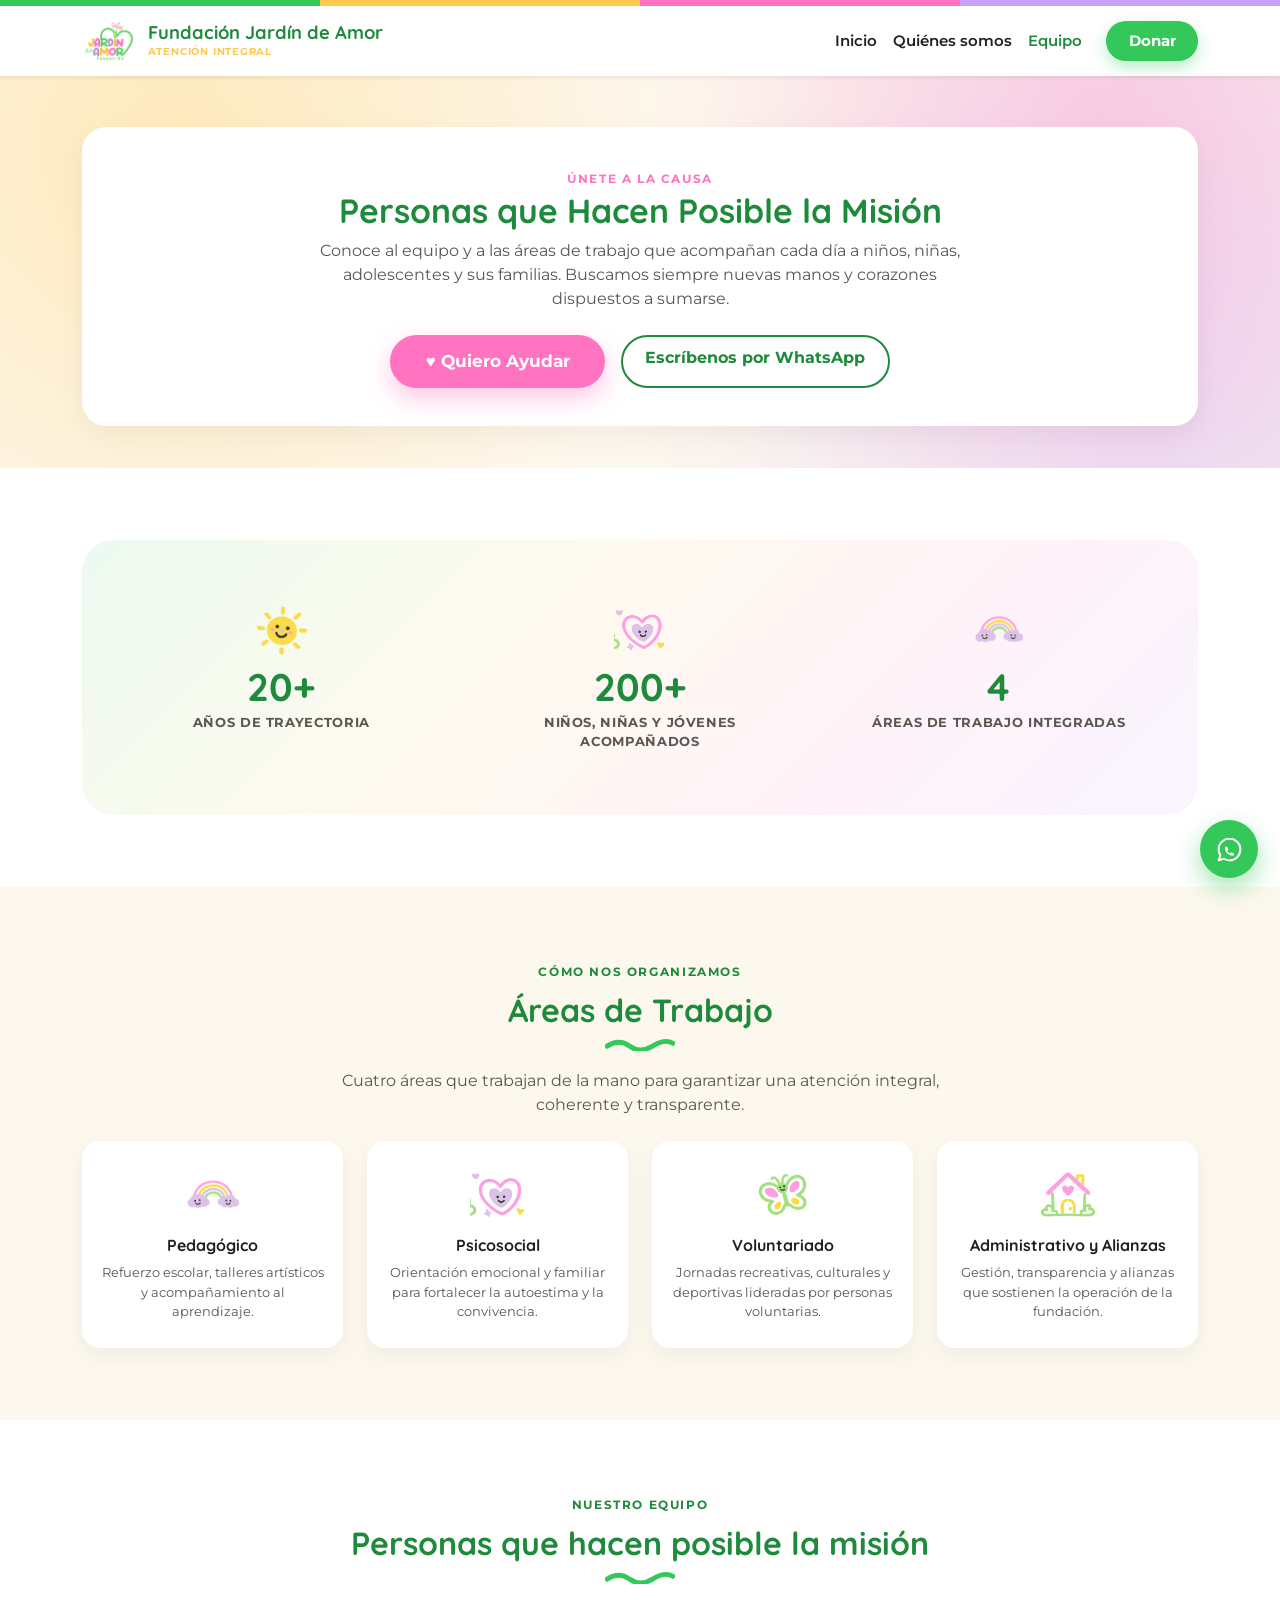
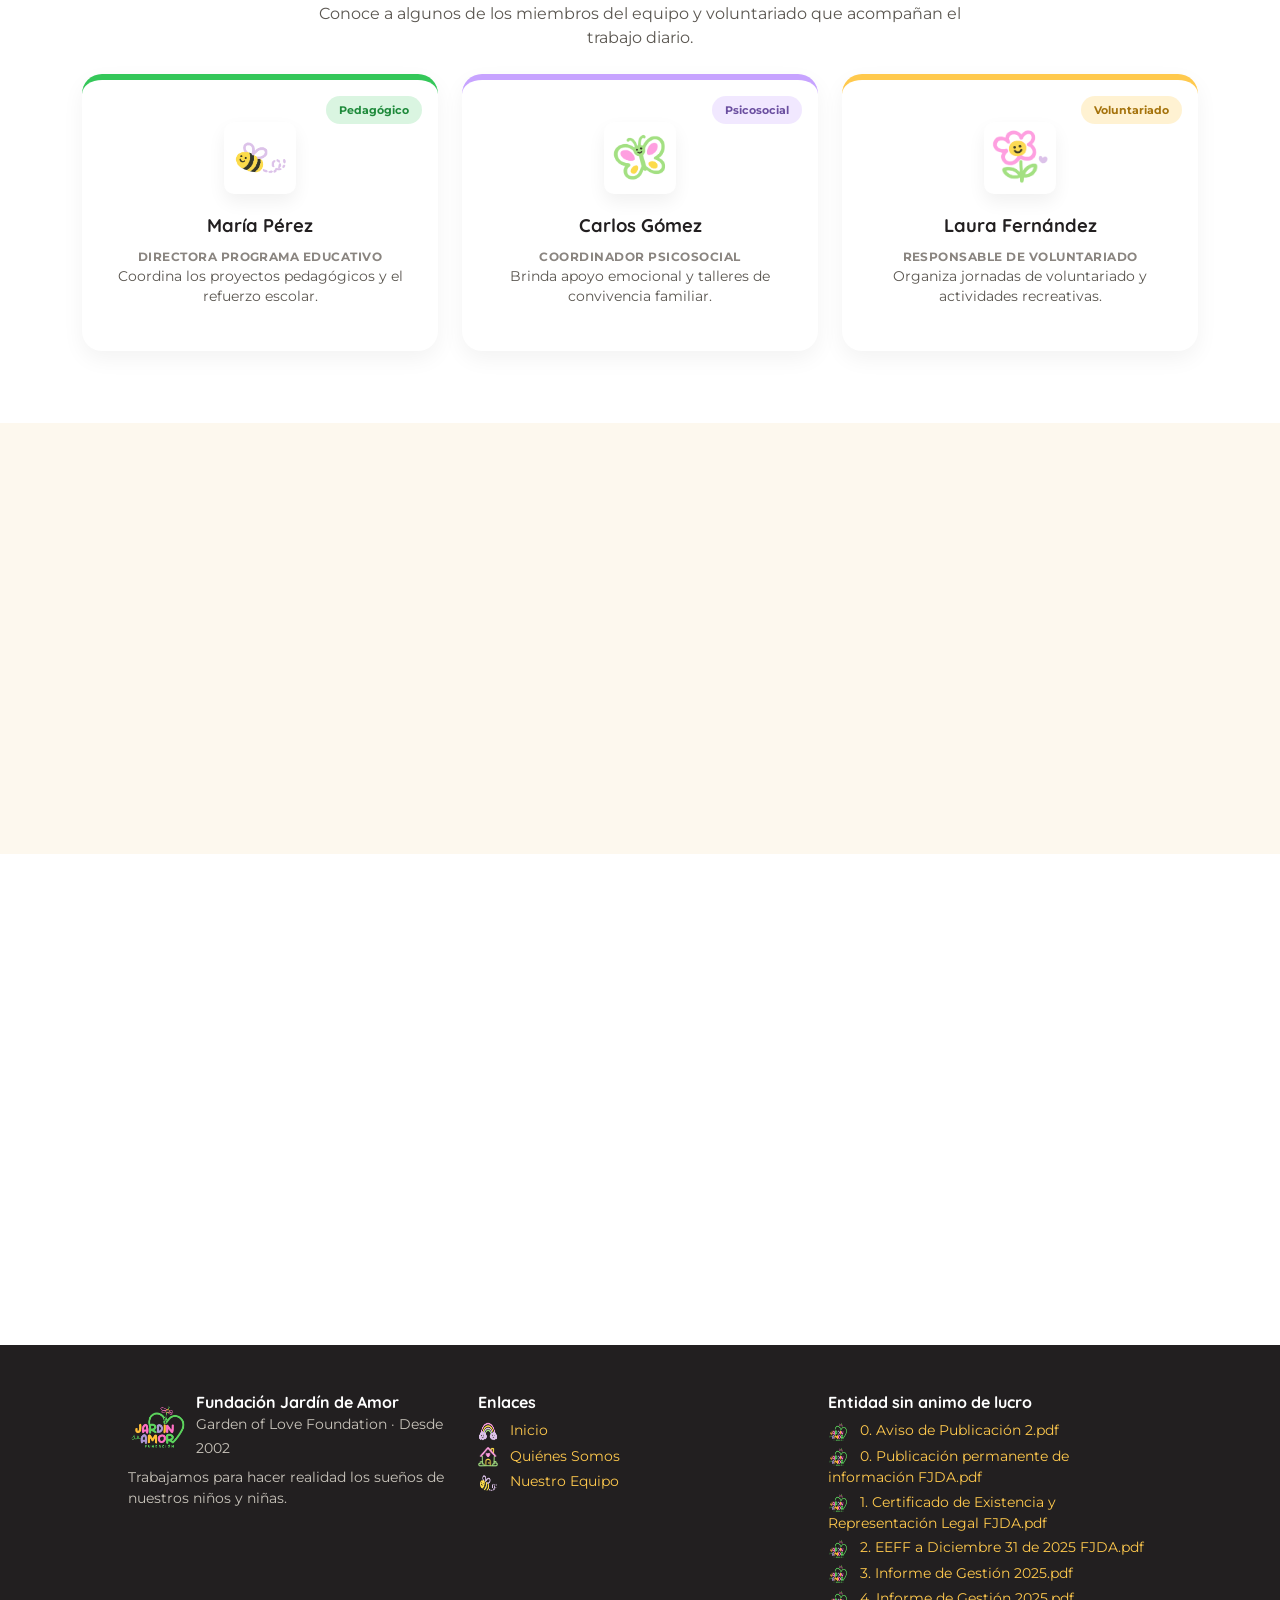
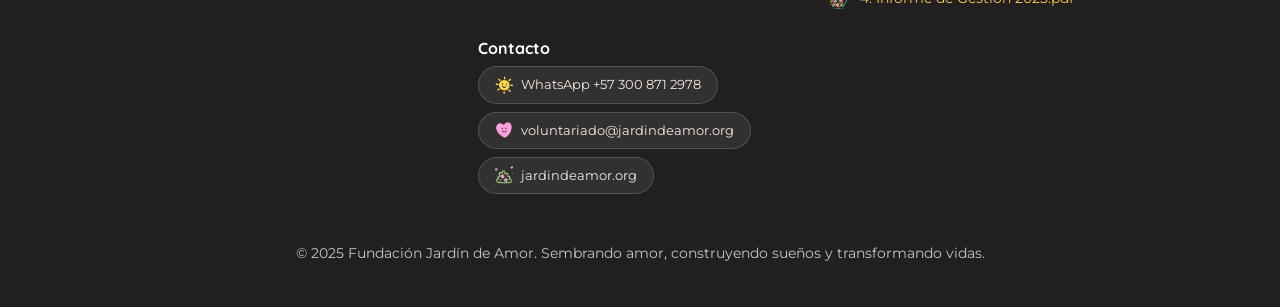
==== equipo.html @ 5eabc8a4 "Modernize site design, add new sections, and update contact info - Add scroll-reveal animations, sti" ====
<!DOCTYPE html>
<html lang="es">
<head>
<meta charset="UTF-8">
<meta name="viewport" content="width=device-width, initial-scale=1.0">
<title>Fundación Jardín de Amor · Nuestro Equipo</title>
<meta name="description" content="Conoce al equipo y las áreas de trabajo —pedagógica, psicosocial, voluntariado y administrativa— que hacen posible la misión de Fundación Jardín de Amor. Súmate como voluntario o voluntaria.">
<meta property="og:type" content="website">
<meta property="og:title" content="Fundación Jardín de Amor · Nuestro Equipo">
<meta property="og:description" content="Personas y áreas de trabajo que hacen posible la misión de Fundación Jardín de Amor.">
<meta property="og:image" content="assets/images/logo.png">
<link rel="icon" href="assets/images/favicon.png" type="image/png">
<link rel="preconnect" href="https://fonts.googleapis.com">
<link rel="preconnect" href="https://fonts.gstatic.com" crossorigin>
<link href="https://fonts.googleapis.com/css2?family=Quicksand:wght@500;600;700&family=Montserrat:wght@400;500;600;700&display=swap" rel="stylesheet">
<link href="https://cdnjs.cloudflare.com/ajax/libs/bootstrap/5.3.3/css/bootstrap.min.css" rel="stylesheet">
<link href="assets/css/styles.css" rel="stylesheet">
<noscript><style>.reveal{opacity:1!important;transform:none!important;}</style></noscript>
</head>
<body>
<div class="scroll-progress" id="scrollProgress"></div>
<div class="stripe-bar"><span class="stripe-verde"></span><span class="stripe-amarillo"></span><span class="stripe-rosa"></span><span class="stripe-lila"></span></div>
<nav class="navbar navbar-expand-lg navbar-light bg-white shadow-sm sticky-top" id="mainNavbar">
  <div class="container">
    <a class="navbar-brand navbar-brand-wrap" href="index.html">
      <img src="assets/images/logo.png" alt="Fundación Jardín de Amor" style="height:44px">
      <div>
        <div class="brand-title">Fundación Jardín de Amor</div>
        <div class="brand-sub">Atención Integral</div>
      </div>
    </a>
    <button class="navbar-toggler" type="button" data-bs-toggle="collapse" data-bs-target="#mainNav" aria-controls="mainNav" aria-expanded="false" aria-label="Toggle navigation">
      <span class="navbar-toggler-icon"></span>
    </button>
    <div class="collapse navbar-collapse" id="mainNav">
      <ul class="navbar-nav ms-auto mb-2 mb-lg-0 align-items-lg-center">
        <li class="nav-item"><a class="nav-link nav-link-custom" href="index.html">Inicio</a></li>
        <li class="nav-item"><a class="nav-link nav-link-custom" href="quienes-somos.html">Quiénes somos</a></li>
        <li class="nav-item"><a class="nav-link nav-link-custom active" href="equipo.html">Equipo</a></li>
        <li class="nav-item d-lg-none mt-2"><button class="btn btn-donar w-100" data-bs-toggle="modal" data-bs-target="#modalDonar">Donar</button></li>
      </ul>
      <div class="ms-3 d-none d-lg-block">
        <button class="btn btn-donar" data-bs-toggle="modal" data-bs-target="#modalDonar">Donar</button>
      </div>
    </div>
  </div>
</nav>

<!-- INTRO PRINCIPAL -->
<section class="page-header blob-bg">
  <div class="container">
    <div class="page-header-box reveal">
      <span class="eyebrow" style="color:var(--rosa)">Únete a la causa</span>
      <h1>Personas que Hacen Posible la Misión</h1>
      <p>Conoce al equipo y a las áreas de trabajo que acompañan cada día a niños, niñas, adolescentes y sus familias. Buscamos siempre nuevas manos y corazones dispuestos a sumarse.</p>
      <div class="hero-cta d-flex gap-3 flex-wrap justify-content-center mt-4">
        <button class="btn btn-donar-grande btn-donar" data-bs-toggle="modal" data-bs-target="#modalDonar">♥ Quiero Ayudar</button>
        <a href="https://wa.me/573008712978" target="_blank" rel="noopener noreferrer" class="btn btn-outline-brand">Escríbenos por WhatsApp</a>
      </div>
    </div>
  </div>
</section>

<!-- EQUIPO EN NÚMEROS -->
<section class="bg-white">
  <div class="container">
    <div class="stats-strip reveal">
      <div class="row g-4">
        <div class="col-6 col-lg-4">
          <div class="stat-item">
            <img src="assets/images/sol.png" alt="" class="stat-icon" aria-hidden="true">
            <div class="stat-number"><span class="counter" data-count="20" data-suffix="+">0</span></div>
            <div class="stat-label">Años de trayectoria</div>
          </div>
        </div>
        <div class="col-6 col-lg-4">
          <div class="stat-item">
            <img src="assets/images/corazon-grande.png" alt="" class="stat-icon" aria-hidden="true">
            <div class="stat-number"><span class="counter" data-count="200" data-suffix="+">0</span></div>
            <div class="stat-label">Niños, niñas y jóvenes acompañados</div>
          </div>
        </div>
        <div class="col-12 col-lg-4">
          <div class="stat-item">
            <img src="assets/images/arcoiris.png" alt="" class="stat-icon" aria-hidden="true">
            <div class="stat-number"><span class="counter" data-count="4">0</span></div>
            <div class="stat-label">Áreas de trabajo integradas</div>
          </div>
        </div>
      </div>
    </div>
  </div>
</section>

<!-- ÁREAS DE TRABAJO -->
<section>
  <div class="container">
    <div class="text-center mb-4 reveal">
      <span class="eyebrow" style="color:var(--verde-deep)">Cómo nos organizamos</span>
      <h2 class="section-title mt-2">Áreas de Trabajo</h2>
      <div class="squiggle squiggle-verde"></div>
      <p class="section-lead mx-auto mt-3">Cuatro áreas que trabajan de la mano para garantizar una atención integral, coherente y transparente.</p>
    </div>
    <div class="row g-4">
      <div class="col-6 col-lg-3">
        <div class="area-card reveal">
          <img src="assets/images/arcoiris.png" alt="Pedagógico">
          <h6>Pedagógico</h6>
          <p>Refuerzo escolar, talleres artísticos y acompañamiento al aprendizaje.</p>
        </div>
      </div>
      <div class="col-6 col-lg-3">
        <div class="area-card reveal reveal-delay-1">
          <img src="assets/images/corazon-grande.png" alt="Psicosocial">
          <h6>Psicosocial</h6>
          <p>Orientación emocional y familiar para fortalecer la autoestima y la convivencia.</p>
        </div>
      </div>
      <div class="col-6 col-lg-3">
        <div class="area-card reveal reveal-delay-2">
          <img src="assets/images/mariposa.png" alt="Voluntariado">
          <h6>Voluntariado</h6>
          <p>Jornadas recreativas, culturales y deportivas lideradas por personas voluntarias.</p>
        </div>
      </div>
      <div class="col-6 col-lg-3">
        <div class="area-card reveal reveal-delay-3">
          <img src="assets/images/casa.png" alt="Administrativo y Alianzas">
          <h6>Administrativo y Alianzas</h6>
          <p>Gestión, transparencia y alianzas que sostienen la operación de la fundación.</p>
        </div>
      </div>
    </div>
  </div>
</section>

<!-- EQUIPO: Perfiles -->
<section class="bg-white">
  <div class="container">
    <div class="text-center mb-4 reveal">
      <span class="eyebrow" style="color:var(--verde-deep)">Nuestro Equipo</span>
      <h2 class="section-title mt-2">Personas que hacen posible la misión</h2>
      <div class="squiggle squiggle-verde"></div>
      <p class="section-lead mx-auto mt-3">Conoce a algunos de los miembros del equipo y voluntariado que acompañan el trabajo diario.</p>
    </div>
    <div class="row g-4">
      <div class="col-md-4">
        <div class="team-card text-center reveal">
          <span class="badge-soft badge-presente team-area-badge">Pedagógico</span>
          <img src="assets/images/abeja.png" alt="Miembro 1" class="program-icon mb-3">
          <div class="team-name">María Pérez</div>
          <div class="team-role">Directora Programa Educativo</div>
          <p class="team-desc">Coordina los proyectos pedagógicos y el refuerzo escolar.</p>
        </div>
      </div>
      <div class="col-md-4">
        <div class="team-card text-center lid reveal reveal-delay-1">
          <span class="badge-soft badge-lila team-area-badge">Psicosocial</span>
          <img src="assets/images/mariposa.png" alt="Miembro 2" class="program-icon mb-3">
          <div class="team-name">Carlos Gómez</div>
          <div class="team-role">Coordinador Psicosocial</div>
          <p class="team-desc">Brinda apoyo emocional y talleres de convivencia familiar.</p>
        </div>
      </div>
      <div class="col-md-4">
        <div class="team-card text-center dir reveal reveal-delay-2">
          <span class="badge-soft badge-amarillo team-area-badge">Voluntariado</span>
          <img src="assets/images/flor-rosa.png" alt="Miembro 3" class="program-icon mb-3">
          <div class="team-name">Laura Fernández</div>
          <div class="team-role">Responsable de Voluntariado</div>
          <p class="team-desc">Organiza jornadas de voluntariado y actividades recreativas.</p>
        </div>
      </div>
    </div>
  </div>
</section>

<!-- SÚMATE COMO VOLUNTARIO -->
<section>
  <div class="container">
    <div class="text-center mb-4 reveal">
      <span class="eyebrow" style="color:var(--rosa)">Tu talento también transforma</span>
      <h2 class="section-title mt-2">Súmate como Voluntario o Voluntaria</h2>
      <div class="squiggle squiggle-rosa"></div>
      <p class="section-lead mx-auto mt-3">Buscamos personas para aportar tiempo y talento en estas áreas:</p>
    </div>
    <div class="row g-3 justify-content-center mb-4">
      <div class="col-6 col-md-4 col-lg-2">
        <div class="chip-vol reveal"><img src="assets/images/arcoiris.png" alt="">Pedagogía</div>
      </div>
      <div class="col-6 col-md-4 col-lg-2">
        <div class="chip-vol reveal reveal-delay-1"><img src="assets/images/corazon.png" alt="">Psicología</div>
      </div>
      <div class="col-6 col-md-4 col-lg-2">
        <div class="chip-vol reveal reveal-delay-2"><img src="assets/images/sol.png" alt="">Acond. físico</div>
      </div>
      <div class="col-6 col-md-4 col-lg-2">
        <div class="chip-vol reveal reveal-delay-3"><img src="assets/images/flor-rosa.png" alt="">Cultura</div>
      </div>
      <div class="col-6 col-md-4 col-lg-2">
        <div class="chip-vol reveal reveal-delay-4"><img src="assets/images/mariposa.png" alt="">Comunicaciones</div>
      </div>
      <div class="col-6 col-md-4 col-lg-2">
        <div class="chip-vol reveal"><img src="assets/images/abeja.png" alt="">Servicios web</div>
      </div>
    </div>
    <div class="text-center reveal">
      <a class="contact-line d-inline-block text-decoration-none text-reset mb-2 mx-1" href="mailto:voluntariado@jardindeamor.org">✉️ voluntariado@jardindeamor.org</a>
      <a class="contact-line d-inline-block text-decoration-none text-reset mb-2 mx-1" href="https://wa.me/573008712978" target="_blank" rel="noopener noreferrer">📞 WhatsApp +57 300 871 2978</a>
    </div>
  </div>
</section>

<!-- DONAR CTA -->
<section class="bg-white">
  <div class="container">
    <div class="donar-section reveal">
      <span class="eyebrow" style="color:var(--rosa)">Tu ayuda transforma vidas</span>
      <h2 class="section-title mt-2 mb-3">Aporta al Futuro de la Niñez</h2>
      <p class="section-lead mx-auto mb-4">Elige la forma en la que quieres ayudar: donación económica, voluntariado o en especie. Cada aporte se traduce en alimentación, formación y protección para nuestros niños y niñas.</p>
      <button class="btn btn-donar-grande" data-bs-toggle="modal" data-bs-target="#modalDonar">♥ Ver formas de ayudar</button>
    </div>
  </div>
</section>

<!-- MODAL DONAR -->
<div class="modal fade" id="modalDonar" tabindex="-1" aria-hidden="true">
  <div class="modal-dialog modal-dialog-centered modal-lg">
    <div class="modal-content">
      <div class="stripe-bar"><span class="stripe-verde"></span><span class="stripe-amarillo"></span><span class="stripe-rosa"></span><span class="stripe-lila"></span></div>
      <div class="modal-header modal-header-custom">
        <div class="d-flex align-items-center gap-3">
          <img src="assets/images/logo.png" style="height:44px" alt="">
          <div>
            <h5 class="mb-0">Aporta al Futuro de la Niñez</h5>
            <small class="text-muted">Fundación Jardín de Amor · Atención Integral</small>
          </div>
        </div>
        <button type="button" class="btn-close" data-bs-dismiss="modal" aria-label="Close"></button>
      </div>
      <div class="modal-body p-4">
        <ul class="nav nav-pills donar-tabs justify-content-center gap-2 mb-4 flex-nowrap overflow-auto" id="donarTab" role="tablist">
          <li class="nav-item"><button class="nav-link active" data-bs-toggle="pill" data-bs-target="#tab-transferencia" type="button">💳 Donación Económica</button></li>
          <li class="nav-item"><button class="nav-link" data-bs-toggle="pill" data-bs-target="#tab-voluntariado" type="button">🤝 Voluntariado</button></li>
          <li class="nav-item"><button class="nav-link" data-bs-toggle="pill" data-bs-target="#tab-especie" type="button">🎁 En Especie</button></li>
        </ul>

        <div class="tab-content">
          <div class="tab-pane fade show active" id="tab-transferencia">
            <div class="donar-info-box mb-3">
              <h6 class="fw-bold" style="color:var(--verde-deep);">Tu aporte mensual o único financia:</h6>
              <ul class="mb-0 team-desc">
                <li>Alimentación diaria nutricional para los 100 niños de la modalidad Externado.</li>
                <li>Materiales pedagógicos, talleres artísticos y acompañamiento psicosocial.</li>
              </ul>
            </div>
            <div class="cuenta-box mb-3">
              <small class="text-uppercase" style="letter-spacing:.08em;color:#c9c4bb;">Cuenta de ahorros institucional</small>
              <div class="text-white-50 mt-2 mb-0" style="font-size:.8rem;">Banco:</div>
              <div class="fw-bold fs-5">Bancolombia</div>
              <div class="text-white-50 mt-2 mb-0" style="font-size:.8rem;">Titular de la cuenta:</div>
              <div class="fw-bold">Fundación Jardín de Amor</div>
              <div class="d-flex justify-content-between align-items-center mt-3 flex-wrap gap-2">
                <div>
                  <small class="text-white-50 d-block">Número de cuenta de ahorros:</small>
                  <span class="numero">002-102188-07</span>
                </div>
                <button class="btn btn-copiar btn-sm px-3" onclick="copiarCuenta(this)">⧉ Copiar</button>
              </div>
            </div>

            <div class="impact-box">
              <div class="d-flex justify-content-between align-items-center mb-2 flex-wrap gap-2">
                <span class="fw-bold">✨ Calculadora de Impacto</span>
                <span class="impact-amount">$<span id="montoLabel">50.000</span> COP / mes</span>
              </div>
              <input type="range" class="form-range mb-3" min="10000" max="200000" step="10000" value="50000" id="sliderDonacion" oninput="actualizarImpacto(this.value)">
              <div class="row g-2 text-center">
                <div class="col-6">
                  <div class="impact-stat"><div class="num" id="racionesLabel">10</div><div class="lbl">Raciones de alimento</div></div>
                </div>
                <div class="col-6">
                  <div class="impact-stat"><div class="num" id="kitsLabel">3</div><div class="lbl">Kits escolares / talleres</div></div>
                </div>
              </div>
            </div>
          </div>

          <div class="tab-pane fade" id="tab-voluntariado">
            <div class="donar-info-box mb-3">
              <h6 class="fw-bold" style="color:#a5730c;">Aporta tu talento o profesión</h6>
              <p class="team-desc mb-0">Buscamos voluntarios en pedagogía, psicología, acondicionamiento físico, cultura, comunicaciones y servicios web.</p>
            </div>
            <div class="contact-line mb-2">✉️ Escríbenos a: <strong>voluntariado@jardindeamor.org</strong></div>
            <a class="contact-line d-block text-decoration-none text-reset" href="https://wa.me/573008712978" target="_blank" rel="noopener noreferrer">📞 WhatsApp institucional: <strong>+57 300 871 2978</strong></a>
          </div>

          <div class="tab-pane fade" id="tab-especie">
            <p class="team-desc mb-3">Recibimos alimentos no perecederos para el comedor, útiles escolares, ropa en excelente estado, elementos de aseo e instrumentos recreativos.</p>
            <div class="row g-3">
              <div class="col-md-6">
                <div class="especie-card d-flex align-items-start">
                  <img src="assets/images/abeja.png" alt="Alimentos e Insumos" class="especie-icon">
                  <div>
                    <h6>Alimentos e Insumos</h6>
                    <p>Alimentos no perecederos, granos, leche, frutas y abarrotes para el comedor.</p>
                    <p class="program-note">Con tu aporte garantizamos desayunos y meriendas nutritivas para el crecimiento de nuestros niños.</p>
                  </div>
                </div>
              </div>
              <div class="col-md-6">
                <div class="especie-card d-flex align-items-start">
                  <img src="assets/images/arcoiris.png" alt="Útiles Escolares" class="especie-icon">
                  <div>
                    <h6>Útiles Escolares y Libros</h6>
                    <p>Cuadernos, colores, cuentos infantiles y material lúdico pedagógico.</p>
                    <p class="program-note">Proveemos material educativo para apoyar el aprendizaje y la creatividad de las niñas y niños.</p>
                  </div>
                </div>
              </div>
              <div class="col-md-6">
                <div class="especie-card d-flex align-items-start">
                  <img src="assets/images/mariposa.png" alt="Talleres y Voluntariado" class="especie-icon">
                  <div>
                    <h6>Talleres y Voluntariado</h6>
                    <p>Apoyo académico, actividades artísticas, deportivas y servicios web/comunicación.</p>
                    <p class="program-note">Voluntarios comparten experiencias que amplían horizontes y fomentan habilidades para la vida.</p>
                  </div>
                </div>
              </div>
              <div class="col-md-6">
                <div class="especie-card d-flex align-items-start">
                  <img src="assets/images/flor-maceta.png" alt="Proyectos Sede Campestre" class="especie-icon">
                  <div>
                    <h6>Proyectos Sede Campestre</h6>
                    <p>Herramientas de jardinería, insumos ecológicos y tecnología sostenible.</p>
                    <p class="program-note">Iniciativas verdes que enseñan cuidado ambiental y generan espacios de convivencia y aprendizaje.</p>
                  </div>
                </div>
              </div>
            </div>
          </div>
        </div>
      </div>
      <div class="modal-footer border-0 justify-content-between px-4 pb-4">
        <a href="#" class="text-decoration-none fw-semibold" style="color:var(--verde-deep);">Visita jardindeamor.org ↗</a>
        <button type="button" class="btn btn-donar" data-bs-dismiss="modal">Cerrar</button>
      </div>
    </div>
  </div>
</div>

<!-- FOOTER -->
<footer class="site-footer text-white py-5">
  <div class="container">

    <div class="row g-3 justify-content-center text-center text-md-start">
      <div class="col-12 col-sm-6 col-md-4 text-center text-md-start">
        <div class="d-flex align-items-center gap-2 mb-3 justify-content-center justify-content-md-start">
          <img src="assets/images/logo.png" style="height:48px" alt="">
          <div>
            <h6 class="mb-0">Fundación Jardín de Amor</h6>
            <small class="foot-sub">Garden of Love Foundation · Desde 2002</small>
          </div>
        </div>
        <p class="foot-sub">Trabajamos para hacer realidad los sueños de nuestros niños y niñas.</p>
      </div>
      <div class="col-12 col-sm-6 col-md-4 text-center text-md-start">
        <h6>Enlaces</h6>
        <p class="foot-sub mb-1"><img src="assets/images/arcoiris.png" class="foot-link-icon" alt="arcoiris"> <a href="index.html">Inicio</a></p>
        <p class="foot-sub mb-1"><img src="assets/images/casa.png" class="foot-link-icon" alt="casa"> <a href="quienes-somos.html">Quiénes Somos</a></p>
        <p class="foot-sub mb-1"><img src="assets/images/abeja.png" class="foot-link-icon" alt="abeja"> <a href="equipo.html">Nuestro Equipo</a></p>
      </div>
      <div class="col-12 col-sm-6 col-md-4 text-center text-md-start">
        <h6>Entidad sin animo de lucro</h6>
        <div>
          <p class="foot-sub mb-1"><img src="assets/images/placeholder.png" class="foot-link-icon" alt="Documento"> <a href="https://drive.google.com/file/d/1A5QaNxxEOLFQ3mRnZ6BuTQbjOwdfOvNI/view?usp=sharing" target="_blank">0. Aviso de Publicación 2.pdf</a></p>
          <p class="foot-sub mb-1"><img src="assets/images/placeholder.png" class="foot-link-icon" alt="Documento"> <a href="https://drive.google.com/file/d/1EORjNBRzKkG4U5v7fUVyQ0HuzaQZBp48/view?usp=sharing" target="_blank">0. Publicación permanente de información FJDA.pdf</a></p>
          <p class="foot-sub mb-1"><img src="assets/images/placeholder.png" class="foot-link-icon" alt="Documento"> <a href="https://drive.google.com/file/d/1uJphUSY-wSg97-CYt20388kZ8jeYIDQ1/view?usp=sharing" target="_blank">1. Certificado de Existencia y Representación Legal FJDA.pdf</a></p>
          <p class="foot-sub mb-1"><img src="assets/images/placeholder.png" class="foot-link-icon" alt="Documento"> <a href="https://drive.google.com/file/d/1xGpRlgPUKsbeZEFHuP_WrPNmeixtpWca/view?usp=sharing" target="_blank">2. EEFF a Diciembre 31 de 2025 FJDA.pdf</a></p>
          <p class="foot-sub mb-1"><img src="assets/images/placeholder.png" class="foot-link-icon" alt="Documento"> <a href="https://drive.google.com/file/d/1YCjIKCKQc3JizrIKEN2AtOJrbNG5tcRl/view?usp=sharing" target="_blank">3. Informe de Gestión 2025.pdf</a></p>
          <p class="foot-sub mb-1"><img src="assets/images/placeholder.png" class="foot-link-icon" alt="Documento"> <a href="https://drive.google.com/file/d/1797bhREUEecif_Hzu1UeYNOckA8wGepl/view?usp=sharing" target="_blank">4. Informe de Gestión 2025.pdf</a></p>
        </div>
      </div>
      <div class="col-12 col-sm-6 col-md-4 text-center text-md-start">
        <h6>Contacto</h6>
        <div class="d-flex flex-column gap-2 align-items-center align-items-md-start">
          <a class="contact-chip" href="https://wa.me/573008712978" target="_blank" rel="noopener noreferrer"><img src="assets/images/sol.png" alt="">WhatsApp +57 300 871 2978</a>
          <a class="contact-chip" href="mailto:voluntariado@jardindeamor.org"><img src="assets/images/corazon.png" alt="">voluntariado@jardindeamor.org</a>
          <span class="contact-chip"><img src="assets/images/arbusto.png" alt="">jardindeamor.org</span>
        </div>
      </div>

    </div>
    <hr style="border-color:#3a3733;" class="my-4">
    <p class="foot-sub mb-0 text-center">© 2025 Fundación Jardín de Amor. Sembrando amor, construyendo sueños y transformando vidas.</p>
  </div>
</footer>

<a class="btn-whatsapp-float" href="https://wa.me/573008712978?text=Hola%2C%20quiero%20más%20información%20sobre%20la%20Fundaci%C3%B3n%20Jard%C3%ADn%20de%20Amor" target="_blank" rel="noopener noreferrer" aria-label="Escríbenos por WhatsApp">
  <svg viewBox="0 0 32 32" fill="none" xmlns="http://www.w3.org/2000/svg" aria-hidden="true">
    <path d="M16 4C9.4 4 4 9.4 4 16c0 2.4.7 4.6 1.9 6.5L4 28l5.7-1.8A11.9 11.9 0 0 0 16 28c6.6 0 12-5.4 12-12S22.6 4 16 4Z" stroke="#fff" stroke-width="2.2" stroke-linejoin="round" stroke-linecap="round"/>
    <path d="M11 14.2c0-.6.5-1.1 1.1-1.1h1c.4 0 .8.3.9.7l.6 1.9c.1.4 0 .8-.3 1l-.8.7c.6 1.3 1.7 2.4 3 3l.7-.8c.3-.3.7-.4 1-.3l1.9.6c.4.1.7.5.7.9v1c0 .6-.5 1.1-1.1 1.1-4.9 0-8.7-3.8-8.7-8.7Z" fill="#fff"/>
  </svg>
</a>
<button type="button" class="btn-top" id="backToTop" aria-label="Volver arriba">
  <svg viewBox="0 0 24 24" fill="none" xmlns="http://www.w3.org/2000/svg" aria-hidden="true">
    <path d="M12 19V6M12 6 6 12M12 6l6 6" stroke="currentColor" stroke-width="2.4" stroke-linecap="round" stroke-linejoin="round"/>
  </svg>
</button>

<script src="https://cdnjs.cloudflare.com/ajax/libs/bootstrap/5.3.3/js/bootstrap.bundle.min.js"></script>
<script src="assets/js/main.js"></script>
</body>
</html>
---- assets/css/styles.css ----
/* Estilos extraídos de los archivos HTML originales */
:root{
  --verde:#34C759;
  --verde-deep:#1E8A3B;
  --amarillo:#FFC94D;
  --rosa:#FF73C0;
  --lila:#C7A3FF;
  --negro:#221F20;
  --crema:#FDF8EE;
  --crema-deep:#F7EFDB;
}
html{scroll-behavior:smooth;}
body{
  font-family:'Montserrat',sans-serif;
  background:var(--crema);
  color:var(--negro);
}
h1,h2,h3,h4,.display-font{
  font-family:'Quicksand',sans-serif;
  font-weight:700;
}
.eyebrow{
  font-family:'Montserrat',sans-serif;
  font-weight:700;
  font-size:.72rem;
  letter-spacing:.14em;
  text-transform:uppercase;
}
.stripe-bar{height:6px;display:flex;width:100%;}
.stripe-bar span{flex:1;}
.stripe-verde{background:var(--verde);} 
.stripe-amarillo{background:var(--amarillo);} 
.stripe-rosa{background:var(--rosa);} 
.stripe-lila{background:var(--lila);} 

/* Navbar */
.navbar-brand-wrap{display:flex;align-items:center;gap:.7rem;}
.navbar-brand-wrap img{height:52px;width:auto;}
.brand-title{font-family:'Quicksand',sans-serif;font-weight:700;color:var(--verde-deep);font-size:1.15rem;line-height:1.1;}
.brand-sub{font-size:.62rem;letter-spacing:.08em;color:var(--amarillo);font-weight:700;text-transform:uppercase;}
.nav-link-custom{font-weight:600;color:var(--negro)!important;font-size:.92rem;}
.nav-link-custom:hover,.nav-link-custom.active{color:var(--verde-deep)!important;}
.btn-donar{
  background:var(--verde);border:none;color:#fff;font-weight:700;
  border-radius:50px;padding:.55rem 1.4rem;font-size:.92rem;
  box-shadow:0 6px 16px rgba(52,199,89,.35);
  transition:transform .15s ease, box-shadow .15s ease;
}
.btn-donar:hover{transform:translateY(-2px);box-shadow:0 10px 20px rgba(52,199,89,.45);color:#fff;}

/* Page header (banner used on interior pages) */
.page-header{
  position:relative;padding:3.2rem 0 2.6rem;overflow:hidden;
  background:
    radial-gradient(circle at 15% 20%, rgba(255,201,77,.18) 0, transparent 45%),
    radial-gradient(circle at 85% 10%, rgba(255,115,192,.16) 0, transparent 40%),
    radial-gradient(circle at 90% 80%, rgba(199,163,255,.18) 0, transparent 45%),
    var(--crema);
}
.page-header-box{
  background:#fff;border-radius:24px;padding:2.4rem 2rem;
  box-shadow:0 10px 28px rgba(0,0,0,.05);text-align:center;
}
.page-header-box h1{color:var(--verde-deep);font-size:2.1rem;}
.page-header-box p{color:#5a5650;max-width:640px;margin:.6rem auto 0;}

/* Hero (home only) */
.hero{
  position:relative;
  padding:5.5rem 0 4rem;
  overflow:hidden;
  background:
    radial-gradient(circle at 15% 20%, rgba(255,201,77,.18) 0, transparent 45%),
    radial-gradient(circle at 85% 10%, rgba(255,115,192,.16) 0, transparent 40%),
    radial-gradient(circle at 90% 80%, rgba(199,163,255,.18) 0, transparent 45%),
    var(--crema);
}
.hero img.hero-logo{max-width:340px;width:100%;filter:drop-shadow(0 18px 30px rgba(0,0,0,.12));}
.hero h1{font-size:2.6rem;color:var(--verde-deep);}
.hero p.lead{font-size:1.05rem;color:#4a4640;}
.hero-cta .btn-outline-brand{
  border:2px solid var(--verde-deep);color:var(--verde-deep);font-weight:700;
  border-radius:50px;padding:.55rem 1.4rem;background:transparent;
}
.hero-cta .btn-outline-brand:hover{background:var(--verde-deep);color:#fff;}

/* Metric pills */
.metric-card{
  background:#fff;border-radius:18px;padding:1.15rem 1.15rem;height:100%;
  box-shadow:0 8px 24px rgba(0,0,0,.05);border-top:5px solid var(--verde);
}
.metric-card.c2{border-top-color:var(--amarillo);} 
.metric-card.c3{border-top-color:var(--rosa);} 
.metric-card.c4{border-top-color:var(--lila);} 
.metric-year{font-weight:700;color:var(--verde-deep);font-size:.8rem;letter-spacing:.05em;text-transform:uppercase;}
.metric-title{font-family:'Quicksand',sans-serif;font-weight:700;font-size:1.05rem;margin:.25rem 0 .4rem;}
.metric-text{font-size:.85rem;color:#5a5650;margin:0;}

section{padding:4.5rem 0;}
.section-title{color:var(--verde-deep);}
.section-lead{color:#5a5650;max-width:680px;}

/* Objetivo */
.objetivo-box{
  background:#fff;border-radius:24px;padding:2.5rem;
  box-shadow:0 10px 30px rgba(0,0,0,.05);
  border-left:8px solid var(--rosa);
}

/* Mision / vision */
.mv-card{background:#fff;border-radius:22px;padding:2rem;height:100%;box-shadow:0 8px 24px rgba(0,0,0,.05);} 
.mv-icon{width:52px;height:52px;border-radius:50%;display:flex;align-items:center;justify-content:center;font-size:1.4rem;margin-bottom:1rem;} 
.mv-icon.verde-bg{background:rgba(52,199,89,.15);color:var(--verde-deep);} 
.mv-icon.amarillo-bg{background:rgba(255,201,77,.25);color:#a5730c;}

/* Valores */
.valor-card{background:#fff;border-radius:18px;padding:1.6rem 1.3rem;height:100%;text-align:center;box-shadow:0 6px 18px rgba(0,0,0,.05);transition:transform .15s ease;}
.valor-card:hover{transform:translateY(-5px);} 
.valor-emoji{font-size:1.9rem;margin-bottom:.6rem;display:block;} 
.valor-card h5{font-family:'Quicksand',sans-serif;font-weight:700;font-size:1rem;} 
.valor-card p{font-size:.82rem;color:#5a5650;margin:0;}

/* Timeline */
.timeline{position:relative;padding-left:2.2rem;} 
.timeline::before{content:"";position:absolute;left:9px;top:6px;bottom:6px;width:3px;background:linear-gradient(var(--verde),var(--amarillo),var(--rosa),var(--lila));border-radius:3px;} 
.timeline-item{position:relative;margin-bottom:1.8rem;} 
.timeline-item::before{content:"";position:absolute;left:-2.2rem;top:6px;width:16px;height:16px;border-radius:50%;background:#fff;border:4px solid var(--verde-deep);} 
.timeline-card{background:#fff;border-radius:16px;padding:1.2rem 1.4rem;box-shadow:0 6px 16px rgba(0,0,0,.05);} 
.timeline-year{font-family:'Quicksand',sans-serif;font-weight:700;color:var(--rosa);font-size:1.15rem;} 
.badge-soft{font-weight:700;border-radius:50px;padding:.35rem .8rem;font-size:.7rem;} 
.badge-inicio{background:rgba(255,115,192,.18);color:#a5306f;}
.badge-presente{background:rgba(52,199,89,.18);color:var(--verde-deep);}
.badge-amarillo{background:rgba(255,201,77,.25);color:#a5730c;}
.badge-lila{background:rgba(199,163,255,.25);color:#6b4fa0;}

/* Equipo */
.team-card{background:#fff;border-radius:20px;padding:1.8rem;height:100%;box-shadow:0 8px 22px rgba(0,0,0,.05);border-top:6px solid var(--verde);} 
.team-card.dir{border-top-color:var(--amarillo);} 
.team-card.lid{border-top-color:var(--lila);} 
.team-tag{font-size:.68rem;font-weight:700;letter-spacing:.08em;text-transform:uppercase;color:var(--verde-deep);} 
.team-role{font-size:.75rem;font-weight:700;text-transform:uppercase;color:#8a8580;letter-spacing:.04em;margin-top:.5rem;} 
.team-name{font-family:'Quicksand',sans-serif;font-weight:700;font-size:1.15rem;margin:.15rem 0 .5rem;} 
.team-desc{font-size:.85rem;color:#5a5650;} 

/* Donar section */
.donar-section{background:linear-gradient(135deg, rgba(52,199,89,.10), rgba(255,201,77,.10) 40%, rgba(255,115,192,.10) 70%, rgba(199,163,255,.12));border-radius:32px;margin:0 auto;max-width:1140px;text-align:center;padding:3.5rem 2rem;} 
.btn-donar-grande{background:var(--rosa);border:none;color:#fff;font-weight:700;border-radius:50px;padding:.85rem 2.2rem;font-size:1.05rem;box-shadow:0 10px 24px rgba(255,115,192,.4);} 
.btn-donar-grande:hover{background:#e6579f;color:#fff;} 

/* Modal */
.modal-content{border-radius:22px;overflow:hidden;border:none;} 
.modal-header-custom{background:var(--crema-deep);padding:1.4rem 1.6rem 1rem;border:none;} 
.modal-header-custom h5{color:var(--verde-deep);font-family:'Quicksand',sans-serif;font-weight:700;} 
.donar-tabs .nav-link{border-radius:50px!important;font-weight:700;color:var(--negro);font-size:.85rem;border:none;padding:.55rem 1rem;} 
.donar-tabs .nav-link.active{background:var(--verde);color:#fff;} 
.donar-info-box{background:var(--crema);border-radius:16px;padding:1.3rem 1.4rem;} 
.cuenta-box{background:var(--negro);color:#fff;border-radius:16px;padding:1.4rem;} 
.cuenta-box .numero{color:var(--amarillo);font-weight:700;font-size:1.3rem;letter-spacing:.04em;} 
.btn-copiar{background:var(--amarillo);border:none;color:var(--negro);font-weight:700;border-radius:50px;font-size:.82rem;} 
.contact-line{background:var(--crema);border-radius:50px;padding:.75rem 1.2rem;font-size:.88rem;} 
.especie-card{background:var(--crema);border-radius:16px;padding:1.1rem 1.2rem;height:100%;} 
.especie-card h6{font-family:'Quicksand',sans-serif;font-weight:700;font-size:.92rem;} 

/* Footer icons */
.footer-icons{display:flex;gap:.5rem;align-items:center;flex-wrap:wrap;justify-content:flex-end}
.footer-icons img{width:36px;height:36px;object-fit:contain;border-radius:6px;background:#fff;padding:4px;box-shadow:0 4px 12px rgba(0,0,0,.06)}
.foot-links{padding-left:1rem;margin:0}
.foot-links li{margin:.3rem 0}
.foot-links a{color:var(--negro);text-decoration:none}
.foot-links a:hover{text-decoration:underline}
.especie-card p{font-size:.8rem;color:#5a5650;margin:0;} 

/* Nuevos estilos para iconos en programas y footer */
.program-icon{width:72px;height:72px;object-fit:contain;border-radius:10px;background:#fff;padding:6px;box-shadow:0 8px 18px rgba(0,0,0,.06)}
.program-note{font-size:.85rem;color:#6b6661;margin-top:.5rem}
.foot-link-icon{width:20px;height:20px;vertical-align:middle;margin-right:.5rem}
.especie-icon{width:56px;height:56px;object-fit:contain;border-radius:8px;background:#fff;padding:5px;box-shadow:0 6px 16px rgba(0,0,0,.06);margin-right:.6rem}


.impact-box{background:#fff;border:2px dashed var(--lila);border-radius:16px;padding:1.3rem 1.4rem;} 
.impact-amount{font-family:'Quicksand',sans-serif;font-weight:700;color:var(--verde-deep);font-size:1.3rem;} 
.form-range::-webkit-slider-thumb{background:var(--verde);} 
.form-range::-moz-range-thumb{background:var(--verde);} 
.impact-stat{background:var(--crema);border-radius:12px;padding:.9rem;text-align:center;} 
.impact-stat .num{font-family:'Quicksand',sans-serif;font-weight:700;font-size:1.4rem;color:var(--rosa);} 
.impact-stat .lbl{font-size:.72rem;color:#5a5650;} 

footer{background:var(--negro);color:#f2ece0;padding:1.6rem 0 0.8rem;} 
footer a{color:var(--amarillo);text-decoration:none;} 
footer h6{font-family:'Quicksand',sans-serif;font-weight:700;color:#fff;} 
footer .foot-sub{font-size:.85rem;color:#c9c4bb;} 

/* Mejoras de responsividad para el footer */
.site-footer .row{display:flex;flex-wrap:wrap;gap:.6rem;justify-content:center;align-items:flex-start;}
.site-footer .col-md-4{flex:1 1 280px;max-width:340px;}
.site-footer .col-md-4 > *{text-align:left}
.site-footer .mb-3{margin-bottom:.45rem !important}

/* reducir espacio entre hr y texto */
.site-footer hr{margin:.8rem 0}

/* Si el espacio se reduce, mostrar 2 columnas centradas */
@media (max-width: 992px){
  .site-footer .col-md-4{flex:1 1 45%;max-width:48%;}
  .site-footer .col-md-4 > *{text-align:center}
  .footer-icons{justify-content:center}
}

/* En pantallas pequeñas, una columna centrada */
@media (max-width: 576px){
  .site-footer .col-md-4{flex:1 1 100%;max-width:100%;}
  .site-footer .col-md-4 > *{text-align:center}
}

@media (max-width:767px){
  .hero h1{font-size:2rem;}
  section{padding:3rem 0;}
}

/* ==========================================================================
   MODERNIZACIÓN — utilidades, animaciones y nuevos componentes
   ========================================================================== */

/* Accesibilidad: respeta la preferencia de movimiento reducido */
@media (prefers-reduced-motion: reduce){
  *, *::before, *::after{animation-duration:.001ms !important; animation-iteration-count:1 !important; transition-duration:.001ms !important; scroll-behavior:auto !important;}
}
a:focus-visible, button:focus-visible, .form-range:focus-visible{outline:3px solid var(--lila); outline-offset:2px; border-radius:6px;}

/* Barra de progreso de scroll */
.scroll-progress{position:fixed;top:0;left:0;height:4px;width:0%;z-index:2000;
  background:linear-gradient(90deg,var(--verde),var(--amarillo),var(--rosa),var(--lila));
  transition:width .12s ease-out;}

/* Navbar con efecto vidrio al hacer scroll */
.navbar{transition:box-shadow .3s ease, padding .3s ease, background-color .3s ease;}
.navbar.navbar-scrolled{background:rgba(255,255,255,.92)!important;backdrop-filter:saturate(180%) blur(12px);-webkit-backdrop-filter:saturate(180%) blur(12px);box-shadow:0 10px 30px rgba(34,31,32,.1);padding-top:.35rem;padding-bottom:.35rem;}

/* Revelado suave al hacer scroll */
.reveal{opacity:0;transform:translateY(26px);transition:opacity .7s ease, transform .7s ease;}
.reveal.is-visible{opacity:1;transform:translateY(0);}
.reveal-delay-1{transition-delay:.12s;}
.reveal-delay-2{transition-delay:.24s;}
.reveal-delay-3{transition-delay:.36s;}
.reveal-delay-4{transition-delay:.48s;}

/* Trazos decorativos tipo "dibujado a mano" */
.squiggle{width:70px;height:16px;margin:.5rem auto 0;background-repeat:no-repeat;background-size:contain;}
.squiggle.start{margin-left:0;margin-right:auto;}
.squiggle-verde{background-image:url("data:image/svg+xml,%3Csvg xmlns='http://www.w3.org/2000/svg' viewBox='0 0 100 20'%3E%3Cpath d='M3 13 Q20 2 35 13 T68 13 T97 9' stroke='%2334C759' stroke-width='7' fill='none' stroke-linecap='round'/%3E%3C/svg%3E");}
.squiggle-amarillo{background-image:url("data:image/svg+xml,%3Csvg xmlns='http://www.w3.org/2000/svg' viewBox='0 0 100 20'%3E%3Cpath d='M3 13 Q20 2 35 13 T68 13 T97 9' stroke='%23FFC94D' stroke-width='7' fill='none' stroke-linecap='round'/%3E%3C/svg%3E");}
.squiggle-rosa{background-image:url("data:image/svg+xml,%3Csvg xmlns='http://www.w3.org/2000/svg' viewBox='0 0 100 20'%3E%3Cpath d='M3 13 Q20 2 35 13 T68 13 T97 9' stroke='%23FF73C0' stroke-width='7' fill='none' stroke-linecap='round'/%3E%3C/svg%3E");}
.squiggle-lila{background-image:url("data:image/svg+xml,%3Csvg xmlns='http://www.w3.org/2000/svg' viewBox='0 0 100 20'%3E%3Cpath d='M3 13 Q20 2 35 13 T68 13 T97 9' stroke='%23C7A3FF' stroke-width='7' fill='none' stroke-linecap='round'/%3E%3C/svg%3E");}

/* Hero: logo con íconos flotantes */
.hero-visual{position:relative;display:inline-block;padding:9% 15%;}
.hero-visual .hero-logo{max-width:320px;width:100%;filter:drop-shadow(0 18px 30px rgba(0,0,0,.14));position:relative;z-index:2;}
.float-icon{position:absolute;height:auto;filter:drop-shadow(0 10px 16px rgba(0,0,0,.1));animation:iconFloat 5.5s ease-in-out infinite;z-index:1;}
.fi-1{top:0;left:0;width:19%;animation-delay:.1s;}
.fi-2{top:6%;right:0;width:16%;animation-delay:1.1s;}
.fi-3{bottom:6%;left:4%;width:15%;animation-delay:1.9s;}
.fi-4{bottom:0;right:8%;width:13%;animation-delay:.6s;}
@keyframes iconFloat{0%,100%{transform:translateY(0) rotate(0deg);}50%{transform:translateY(-12px) rotate(6deg);}}

/* Fondo tipo "blob" reutilizable para secciones */
.blob-bg{position:relative;overflow:hidden;}
.blob-bg::before{content:"";position:absolute;inset:0;z-index:0;
  background:
    radial-gradient(circle at 12% 18%, rgba(255,201,77,.16) 0, transparent 42%),
    radial-gradient(circle at 88% 12%, rgba(255,115,192,.14) 0, transparent 38%),
    radial-gradient(circle at 90% 85%, rgba(199,163,255,.16) 0, transparent 42%);}
.blob-bg > .container{position:relative;z-index:1;}

/* Contador de impacto */
.stats-strip{background:linear-gradient(135deg, rgba(52,199,89,.09), rgba(255,201,77,.09) 40%, rgba(255,115,192,.09) 70%, rgba(199,163,255,.11));border-radius:32px;padding:3rem 2rem;}
.stat-item{text-align:center;padding:1rem;}
.stat-icon{width:52px;height:52px;object-fit:contain;margin:0 auto .75rem;display:block;}
.stat-number{font-family:'Quicksand',sans-serif;font-weight:700;font-size:2.4rem;color:var(--verde-deep);line-height:1;}
.stat-label{font-size:.8rem;color:#5a5650;margin-top:.4rem;text-transform:uppercase;letter-spacing:.05em;font-weight:700;}

/* Carrusel de testimonios */
.testimonial-carousel{max-width:760px;margin:0 auto;}
.testimonial-slide{background:#fff;border-radius:24px;padding:2.4rem 2.2rem;box-shadow:0 12px 32px rgba(0,0,0,.06);text-align:center;}
.testimonial-avatar{width:64px;height:64px;object-fit:contain;margin:0 auto 1rem;background:var(--crema);border-radius:50%;padding:10px;}
.testimonial-quote{font-style:italic;color:#4a4640;font-size:1.08rem;line-height:1.6;}
.testimonial-author{margin-top:1rem;font-weight:700;color:var(--verde-deep);font-size:.82rem;text-transform:uppercase;letter-spacing:.04em;}
.testimonial-carousel .carousel-indicators{position:static;margin-top:1.4rem;}
.testimonial-carousel .carousel-indicators [data-bs-target]{background-color:var(--lila);width:9px;height:9px;border-radius:50%;opacity:.4;}
.testimonial-carousel .carousel-indicators .active{opacity:1;}
.testimonial-carousel .carousel-control-prev,.testimonial-carousel .carousel-control-next{width:44px;height:44px;top:38%;background:#fff;border-radius:50%;box-shadow:0 6px 16px rgba(0,0,0,.12);opacity:1;}
.testimonial-carousel .carousel-control-prev{left:-14px;}
.testimonial-carousel .carousel-control-next{right:-14px;}
.testimonial-carousel .carousel-control-prev-icon,.testimonial-carousel .carousel-control-next-icon{filter:invert(1) grayscale(1) brightness(.3);width:1rem;height:1rem;}
@media (max-width:767px){.testimonial-carousel .carousel-control-prev{left:2px;}.testimonial-carousel .carousel-control-next{right:2px;}}

/* Pasos: cómo ayudar */
.process-step{background:#fff;border-radius:20px;padding:1.8rem 1.4rem;text-align:center;height:100%;box-shadow:0 8px 22px rgba(0,0,0,.05);position:relative;}
.process-num{width:40px;height:40px;border-radius:50%;background:var(--verde);color:#fff;font-family:'Quicksand',sans-serif;font-weight:700;display:flex;align-items:center;justify-content:center;margin:0 auto 1rem;font-size:1.1rem;}
.process-step.c2 .process-num{background:var(--amarillo);color:var(--negro);}
.process-step.c3 .process-num{background:var(--rosa);}
.process-connector{display:none;}
@media (min-width:992px){
  .process-connector{display:block;position:absolute;top:38px;left:100%;width:100%;height:3px;background-image:repeating-linear-gradient(90deg, var(--lila) 0 10px, transparent 10px 18px);z-index:0;}
}

/* Acordeón de preguntas frecuentes */
.faq-accordion .accordion-item{border:none;border-radius:18px!important;overflow:hidden;margin-bottom:1rem;box-shadow:0 6px 18px rgba(0,0,0,.04);}
.faq-accordion .accordion-button{font-family:'Quicksand',sans-serif;font-weight:700;color:var(--verde-deep);background:#fff;padding:1.2rem 1.4rem;}
.faq-accordion .accordion-button:not(.collapsed){background:var(--crema);color:var(--verde-deep);box-shadow:none;}
.faq-accordion .accordion-button:focus{box-shadow:0 0 0 3px rgba(52,199,89,.25);}
.faq-accordion .accordion-button::after{filter:hue-rotate(70deg) saturate(3);}
.faq-accordion .accordion-body{color:#5a5650;font-size:.92rem;padding:0 1.4rem 1.3rem;}

/* Tarjetas de documentos / transparencia */
.doc-card{background:#fff;border-radius:16px;padding:1.1rem 1.2rem;height:100%;box-shadow:0 6px 16px rgba(0,0,0,.05);display:flex;align-items:center;gap:.9rem;text-decoration:none;color:var(--negro);transition:transform .15s ease, box-shadow .15s ease;border-left:5px solid var(--verde);}
.doc-card:hover{transform:translateY(-4px);box-shadow:0 12px 26px rgba(0,0,0,.09);color:var(--negro);}
.doc-card.c2{border-left-color:var(--amarillo);}
.doc-card.c3{border-left-color:var(--rosa);}
.doc-card.c4{border-left-color:var(--lila);}
.doc-card .doc-icon{width:34px;height:34px;flex-shrink:0;}
.doc-card .doc-name{font-weight:700;font-size:.85rem;line-height:1.3;}
.doc-card .doc-hint{font-size:.72rem;color:#8a8580;}

/* CTA banda intermedia (ej: "conoce al equipo") */
.mid-cta{background:var(--negro);border-radius:28px;padding:2.6rem 2rem;color:#fff;text-align:center;position:relative;overflow:hidden;}
.mid-cta::before{content:"";position:absolute;inset:0;
  background:radial-gradient(circle at 15% 20%, rgba(52,199,89,.25) 0, transparent 45%),
             radial-gradient(circle at 85% 85%, rgba(255,115,192,.22) 0, transparent 45%);}
.mid-cta > *{position:relative;z-index:1;}
.mid-cta p{color:#c9c4bb;}

/* Chips de contacto (footer) */
.contact-chip{display:inline-flex;align-items:center;gap:.5rem;background:rgba(255,255,255,.08);border:1px solid rgba(255,255,255,.16);border-radius:50px;padding:.5rem 1rem;font-size:.8rem;color:#f2ece0;text-decoration:none;transition:background .15s ease, transform .15s ease;}
.contact-chip:hover{background:rgba(255,255,255,.18);color:#fff;transform:translateY(-2px);}
.contact-chip img{width:18px;height:18px;}

/* Equipo: tarjetas y áreas de trabajo */
.team-card{transition:transform .2s ease, box-shadow .2s ease;position:relative;padding-top:2.6rem;}
.team-card:hover{transform:translateY(-6px);box-shadow:0 16px 34px rgba(0,0,0,.09);}
.team-area-badge{position:absolute;top:1rem;right:1rem;}
.area-card{background:#fff;border-radius:18px;padding:1.6rem 1.2rem;text-align:center;height:100%;box-shadow:0 8px 22px rgba(0,0,0,.05);transition:transform .15s ease;}
.area-card:hover{transform:translateY(-5px);}
.area-card img{width:56px;height:56px;object-fit:contain;margin:0 auto .8rem;display:block;}
.area-card h6{font-family:'Quicksand',sans-serif;font-weight:700;}
.area-card p{font-size:.82rem;color:#5a5650;margin:0;}
.chip-vol{display:flex;align-items:center;gap:.6rem;background:#fff;border-radius:50px;padding:.55rem 1rem .55rem .55rem;box-shadow:0 4px 14px rgba(0,0,0,.05);font-size:.82rem;font-weight:600;}
.chip-vol img{width:34px;height:34px;object-fit:contain;background:var(--crema);border-radius:50%;padding:5px;}

/* Botones flotantes: WhatsApp y volver arriba */
.btn-whatsapp-float{position:fixed;right:22px;bottom:22px;width:58px;height:58px;border-radius:50%;background:#34C759;display:flex;align-items:center;justify-content:center;box-shadow:0 10px 26px rgba(52,199,89,.45);z-index:1040;animation:waPulse 2.6s ease-in-out infinite;}
.btn-whatsapp-float svg{width:29px;height:29px;}
.btn-whatsapp-float:hover{animation-play-state:paused;transform:scale(1.06);}
@keyframes waPulse{0%,100%{box-shadow:0 10px 26px rgba(52,199,89,.45);}50%{box-shadow:0 10px 30px rgba(52,199,89,.7);}}

.btn-top{position:fixed;right:22px;bottom:90px;width:46px;height:46px;border-radius:50%;background:var(--negro);color:#fff;border:none;box-shadow:0 8px 20px rgba(0,0,0,.25);opacity:0;visibility:hidden;transform:translateY(10px);transition:all .25s ease;z-index:1040;display:flex;align-items:center;justify-content:center;}
.btn-top.show{opacity:1;visibility:visible;transform:translateY(0);}
.btn-top:hover{background:var(--verde-deep);}

@media (max-width:575px){
  .btn-whatsapp-float{width:52px;height:52px;right:16px;bottom:16px;}
  .btn-top{width:42px;height:42px;right:18px;bottom:78px;}
  .float-icon{display:none;}
}
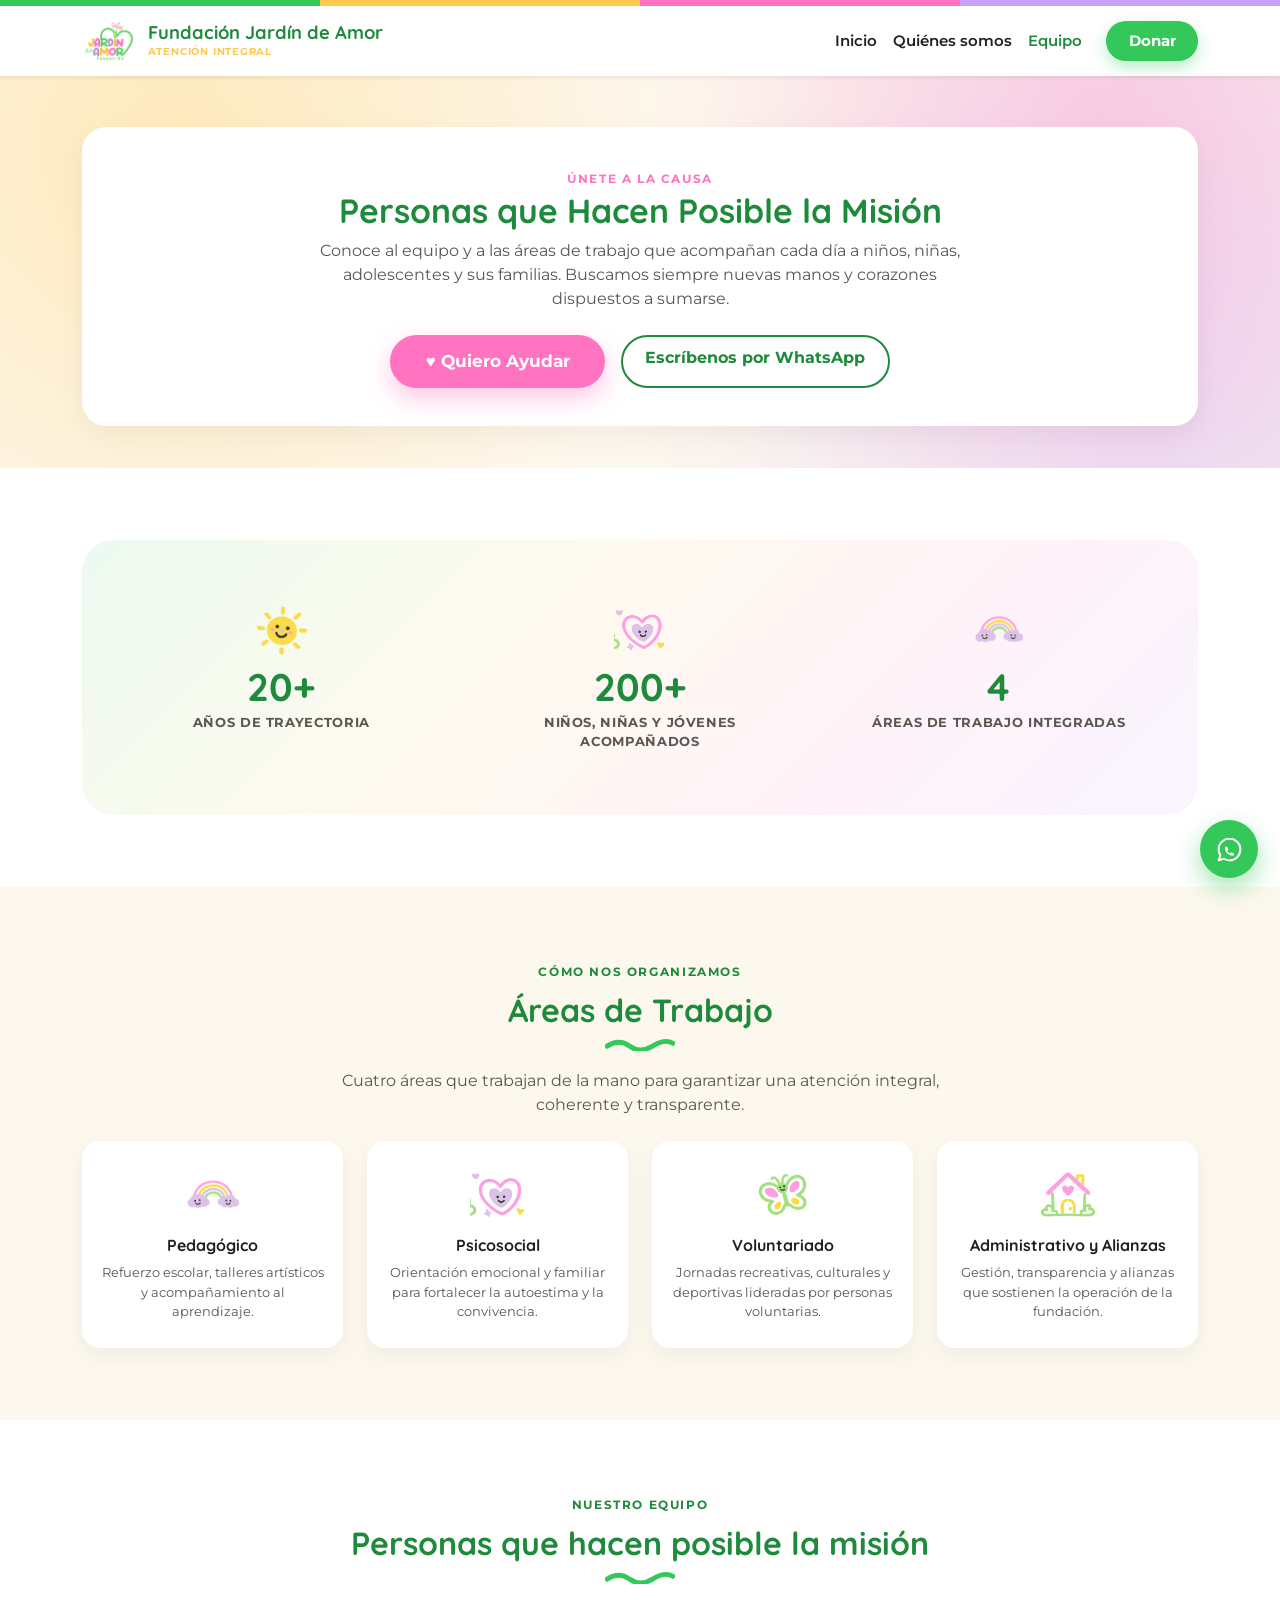
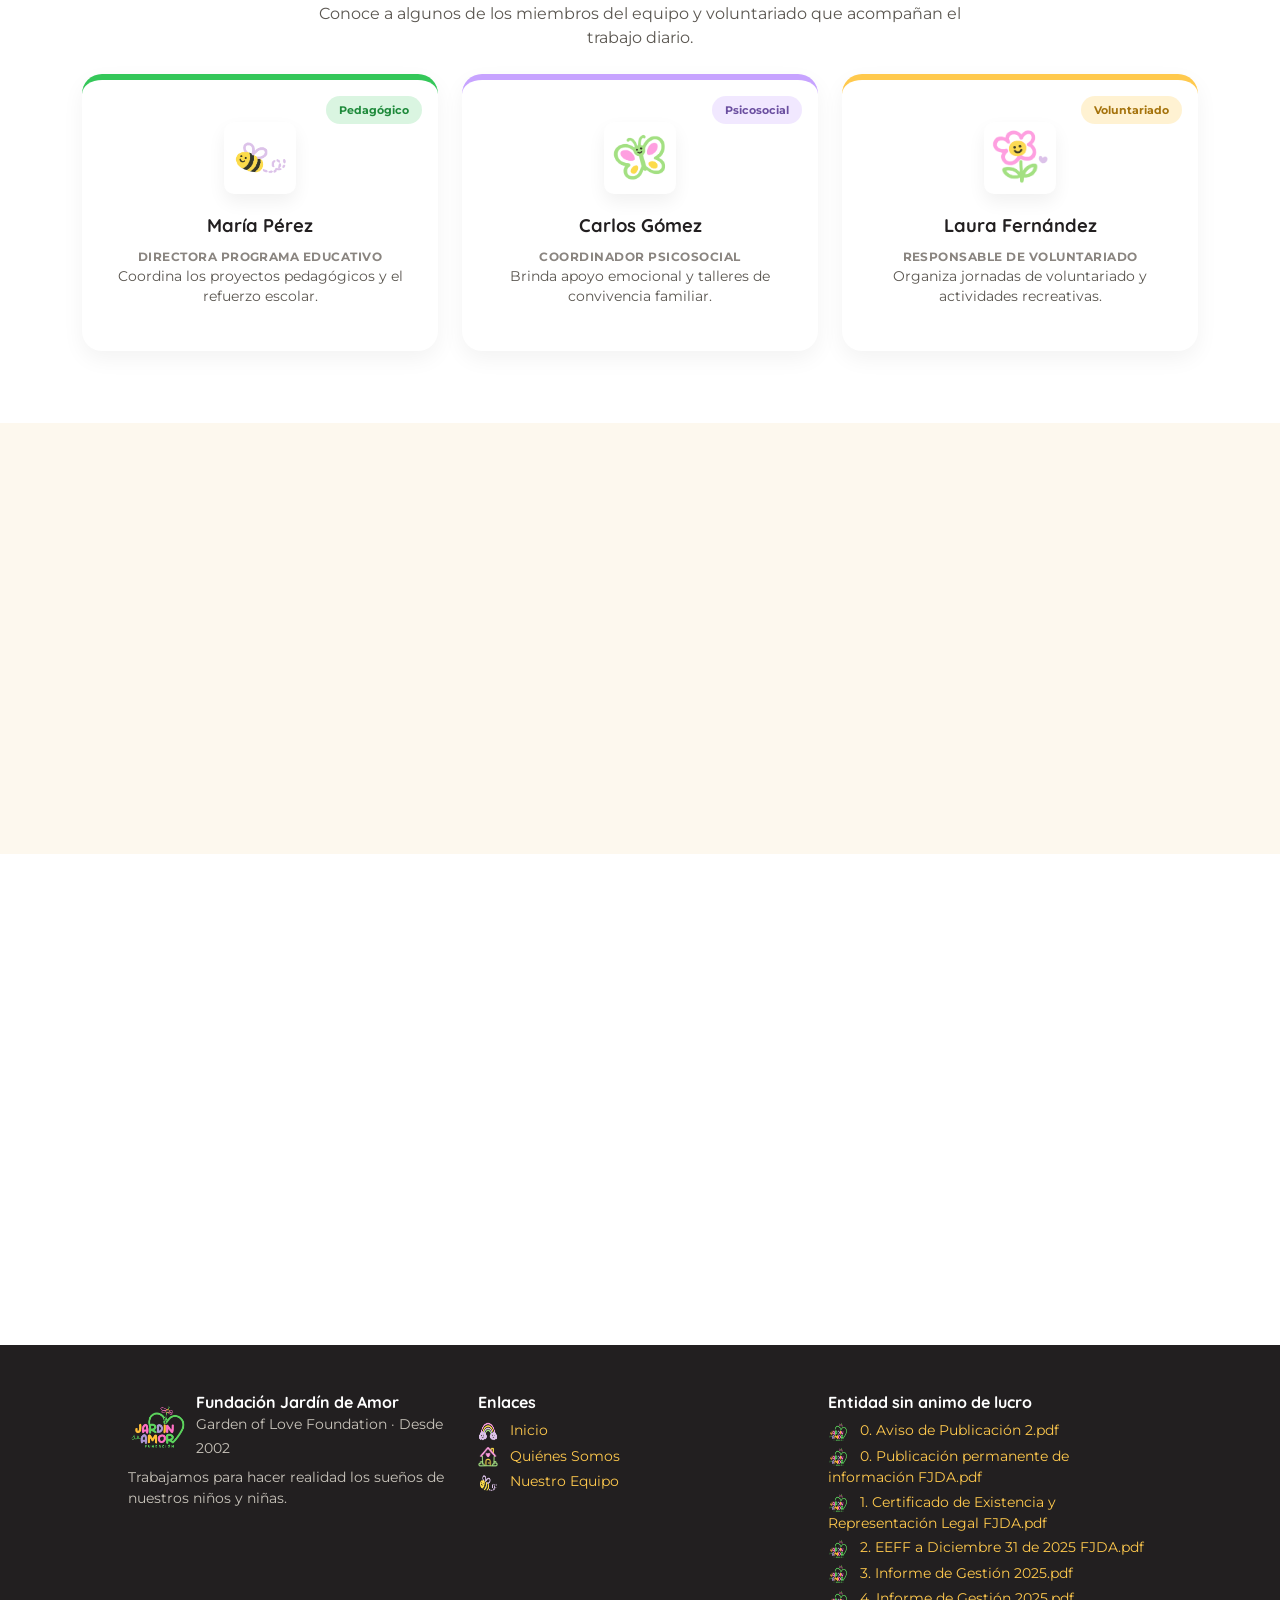
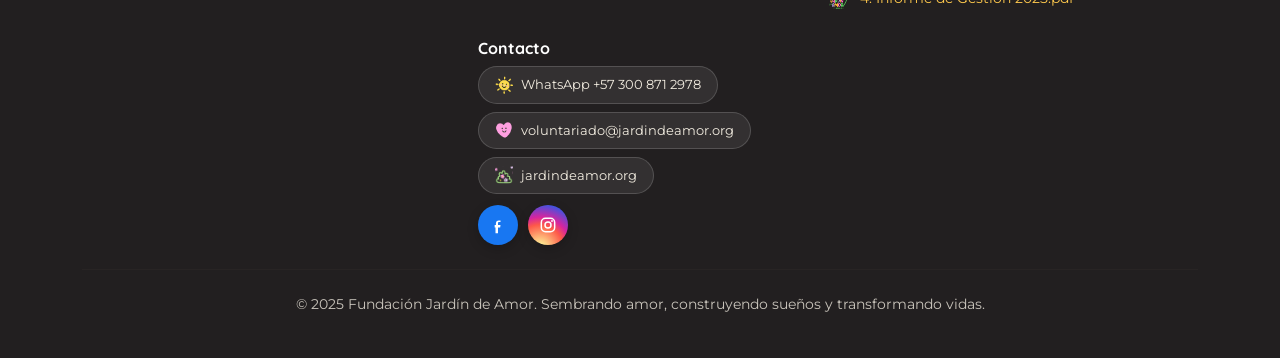
==== commit 33ff1301: "Add Facebook and Instagram links to the footer Circular icon buttons next to the existing WhatsApp/e" ====
--- a/equipo.html
+++ b/equipo.html
@@ -389,6 +389,14 @@
           <a class="contact-chip" href="mailto:voluntariado@jardindeamor.org"><img src="assets/images/corazon.png" alt="">voluntariado@jardindeamor.org</a>
           <span class="contact-chip"><img src="assets/images/arbusto.png" alt="">jardindeamor.org</span>
         </div>
+        <div class="social-links justify-content-center justify-content-md-start">
+          <a class="social-icon social-facebook" href="https://www.facebook.com/fundacionjardindeamor/" target="_blank" rel="noopener noreferrer" aria-label="Facebook Fundación Jardín de Amor">
+            <svg viewBox="0 0 24 24" fill="none" xmlns="http://www.w3.org/2000/svg" aria-hidden="true"><path d="M15 8.5h-2c-.6 0-1 .4-1 1V12h3l-.4 3h-2.6v7h-3v-7H8v-3h1.5v-2c0-2 1.2-3.5 3.5-3.5H15v3Z" fill="#fff"/></svg>
+          </a>
+          <a class="social-icon social-instagram" href="https://www.instagram.com/funjardindeamor/" target="_blank" rel="noopener noreferrer" aria-label="Instagram Fundación Jardín de Amor">
+            <svg viewBox="0 0 24 24" fill="none" xmlns="http://www.w3.org/2000/svg" aria-hidden="true"><rect x="4" y="4" width="16" height="16" rx="5" stroke="#fff" stroke-width="1.8"/><circle cx="12" cy="12" r="3.6" stroke="#fff" stroke-width="1.8"/><circle cx="16.8" cy="7.2" r="1.1" fill="#fff"/></svg>
+          </a>
+        </div>
       </div>
 
     </div>
--- a/assets/css/styles.css
+++ b/assets/css/styles.css
@@ -329,6 +329,14 @@
 .mid-cta > *{position:relative;z-index:1;}
 .mid-cta p{color:#c9c4bb;}
 
+/* Redes sociales (footer) */
+.social-links{display:flex;gap:.6rem;margin-top:.7rem;}
+.social-icon{width:40px;height:40px;border-radius:50%;display:flex;align-items:center;justify-content:center;box-shadow:0 4px 12px rgba(0,0,0,.2);transition:transform .15s ease, box-shadow .15s ease;}
+.social-icon:hover{transform:translateY(-3px) scale(1.06);box-shadow:0 8px 18px rgba(0,0,0,.28);}
+.social-icon svg{width:20px;height:20px;}
+.social-facebook{background:#1877F2;}
+.social-instagram{background:radial-gradient(circle at 30% 107%, #fdf497 0%, #fdf497 5%, #fd5949 45%, #d6249f 60%, #285AEB 90%);}
+
 /* Chips de contacto (footer) */
 .contact-chip{display:inline-flex;align-items:center;gap:.5rem;background:rgba(255,255,255,.08);border:1px solid rgba(255,255,255,.16);border-radius:50px;padding:.5rem 1rem;font-size:.8rem;color:#f2ece0;text-decoration:none;transition:background .15s ease, transform .15s ease;}
 .contact-chip:hover{background:rgba(255,255,255,.18);color:#fff;transform:translateY(-2px);}
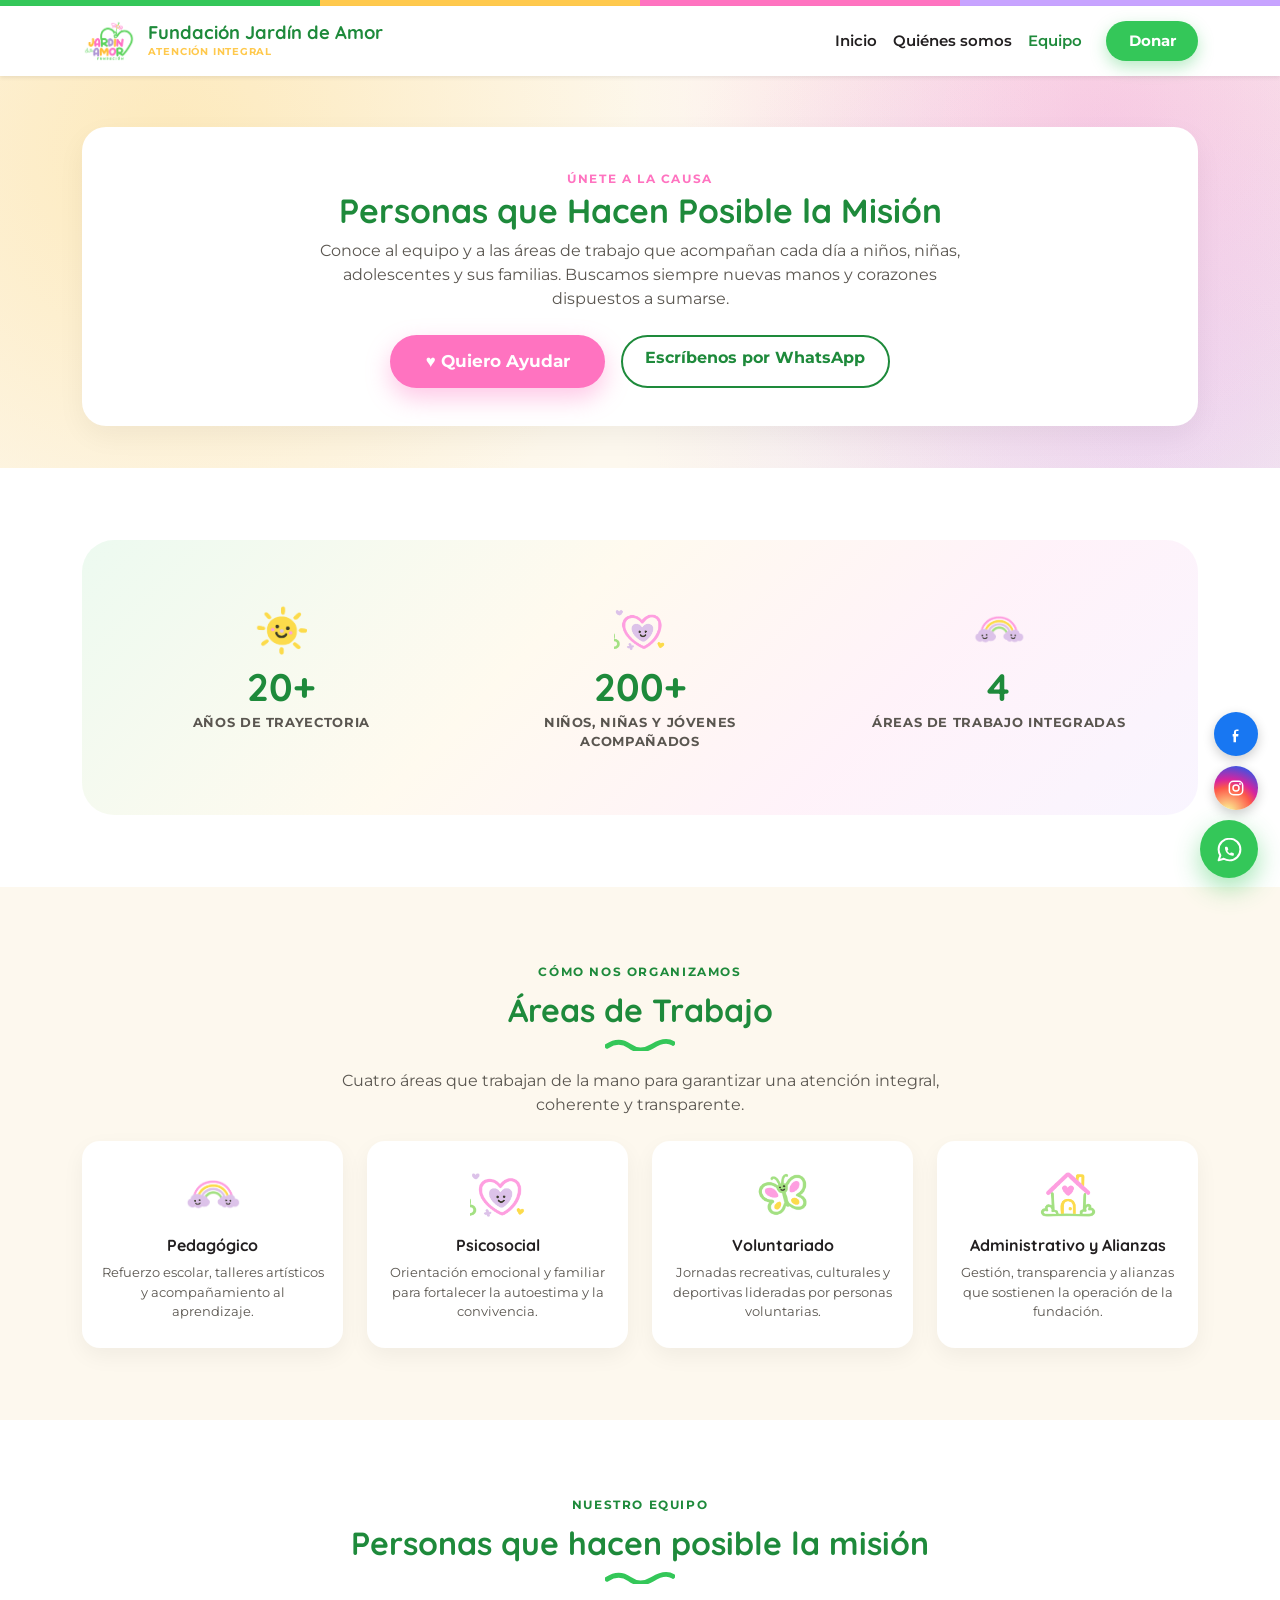
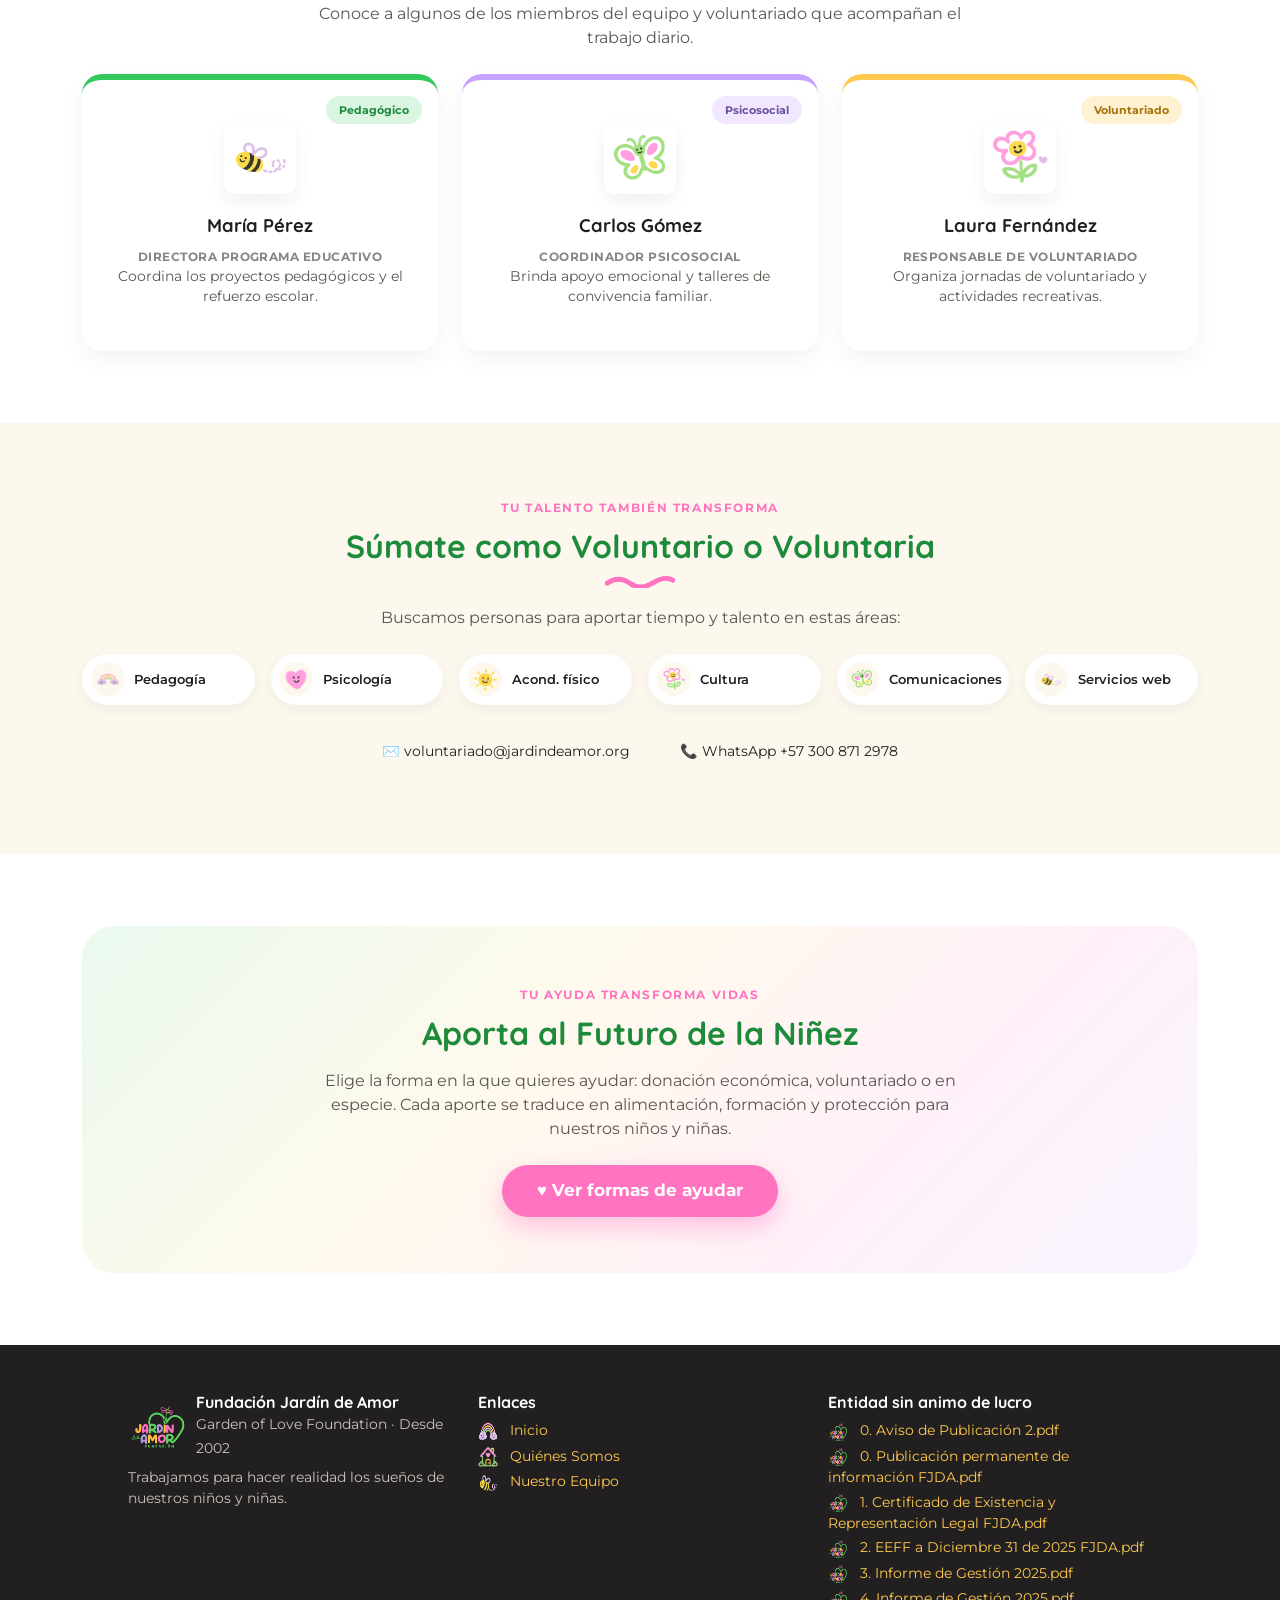
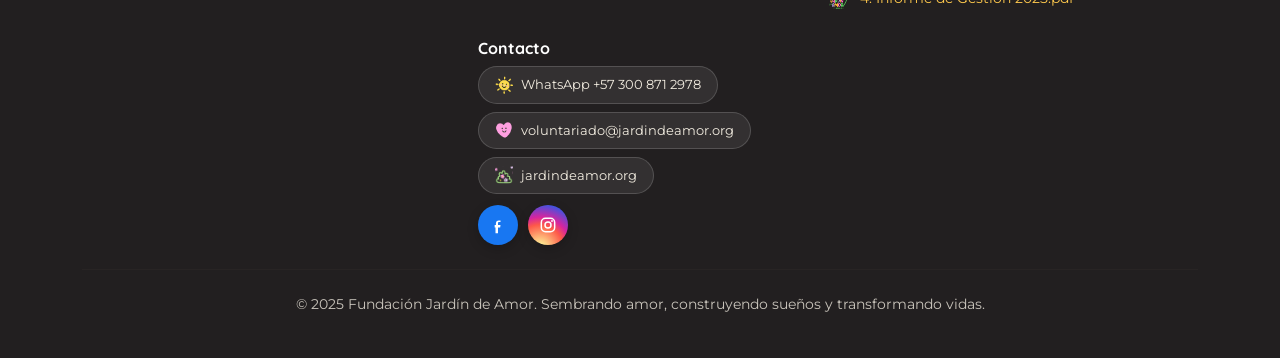
==== commit f69ac663: "Add Facebook and Instagram as floating buttons The footer-only social links were easy to miss. Stack" ====
--- a/equipo.html
+++ b/equipo.html
@@ -405,6 +405,14 @@
   </div>
 </footer>
 
+<div class="social-float-stack">
+  <a class="social-icon social-facebook" href="https://www.facebook.com/fundacionjardindeamor/" target="_blank" rel="noopener noreferrer" aria-label="Facebook Fundación Jardín de Amor">
+    <svg viewBox="0 0 24 24" fill="none" xmlns="http://www.w3.org/2000/svg" aria-hidden="true"><path d="M15 8.5h-2c-.6 0-1 .4-1 1V12h3l-.4 3h-2.6v7h-3v-7H8v-3h1.5v-2c0-2 1.2-3.5 3.5-3.5H15v3Z" fill="#fff"/></svg>
+  </a>
+  <a class="social-icon social-instagram" href="https://www.instagram.com/funjardindeamor/" target="_blank" rel="noopener noreferrer" aria-label="Instagram Fundación Jardín de Amor">
+    <svg viewBox="0 0 24 24" fill="none" xmlns="http://www.w3.org/2000/svg" aria-hidden="true"><rect x="4" y="4" width="16" height="16" rx="5" stroke="#fff" stroke-width="1.8"/><circle cx="12" cy="12" r="3.6" stroke="#fff" stroke-width="1.8"/><circle cx="16.8" cy="7.2" r="1.1" fill="#fff"/></svg>
+  </a>
+</div>
 <a class="btn-whatsapp-float" href="https://wa.me/573008712978?text=Hola%2C%20quiero%20más%20información%20sobre%20la%20Fundaci%C3%B3n%20Jard%C3%ADn%20de%20Amor" target="_blank" rel="noopener noreferrer" aria-label="Escríbenos por WhatsApp">
   <svg viewBox="0 0 32 32" fill="none" xmlns="http://www.w3.org/2000/svg" aria-hidden="true">
     <path d="M16 4C9.4 4 4 9.4 4 16c0 2.4.7 4.6 1.9 6.5L4 28l5.7-1.8A11.9 11.9 0 0 0 16 28c6.6 0 12-5.4 12-12S22.6 4 16 4Z" stroke="#fff" stroke-width="2.2" stroke-linejoin="round" stroke-linecap="round"/>
--- a/assets/css/styles.css
+++ b/assets/css/styles.css
@@ -360,12 +360,20 @@
 .btn-whatsapp-float:hover{animation-play-state:paused;transform:scale(1.06);}
 @keyframes waPulse{0%,100%{box-shadow:0 10px 26px rgba(52,199,89,.45);}50%{box-shadow:0 10px 30px rgba(52,199,89,.7);}}
 
-.btn-top{position:fixed;right:22px;bottom:90px;width:46px;height:46px;border-radius:50%;background:var(--negro);color:#fff;border:none;box-shadow:0 8px 20px rgba(0,0,0,.25);opacity:0;visibility:hidden;transform:translateY(10px);transition:all .25s ease;z-index:1040;display:flex;align-items:center;justify-content:center;}
+/* Pila de redes sociales junto al botón de WhatsApp */
+.social-float-stack{position:fixed;right:22px;bottom:90px;display:flex;flex-direction:column;gap:.6rem;align-items:center;z-index:1039;}
+.social-float-stack .social-icon{width:44px;height:44px;}
+.social-float-stack .social-icon svg{width:20px;height:20px;}
+
+.btn-top{position:fixed;left:22px;bottom:22px;width:46px;height:46px;border-radius:50%;background:var(--negro);color:#fff;border:none;box-shadow:0 8px 20px rgba(0,0,0,.25);opacity:0;visibility:hidden;transform:translateY(10px);transition:all .25s ease;z-index:1040;display:flex;align-items:center;justify-content:center;}
 .btn-top.show{opacity:1;visibility:visible;transform:translateY(0);}
 .btn-top:hover{background:var(--verde-deep);}
 
 @media (max-width:575px){
   .btn-whatsapp-float{width:52px;height:52px;right:16px;bottom:16px;}
-  .btn-top{width:42px;height:42px;right:18px;bottom:78px;}
+  .social-float-stack{right:16px;bottom:74px;gap:.5rem;}
+  .social-float-stack .social-icon{width:40px;height:40px;}
+  .social-float-stack .social-icon svg{width:18px;height:18px;}
+  .btn-top{width:42px;height:42px;left:16px;bottom:16px;}
   .float-icon{display:none;}
 }
